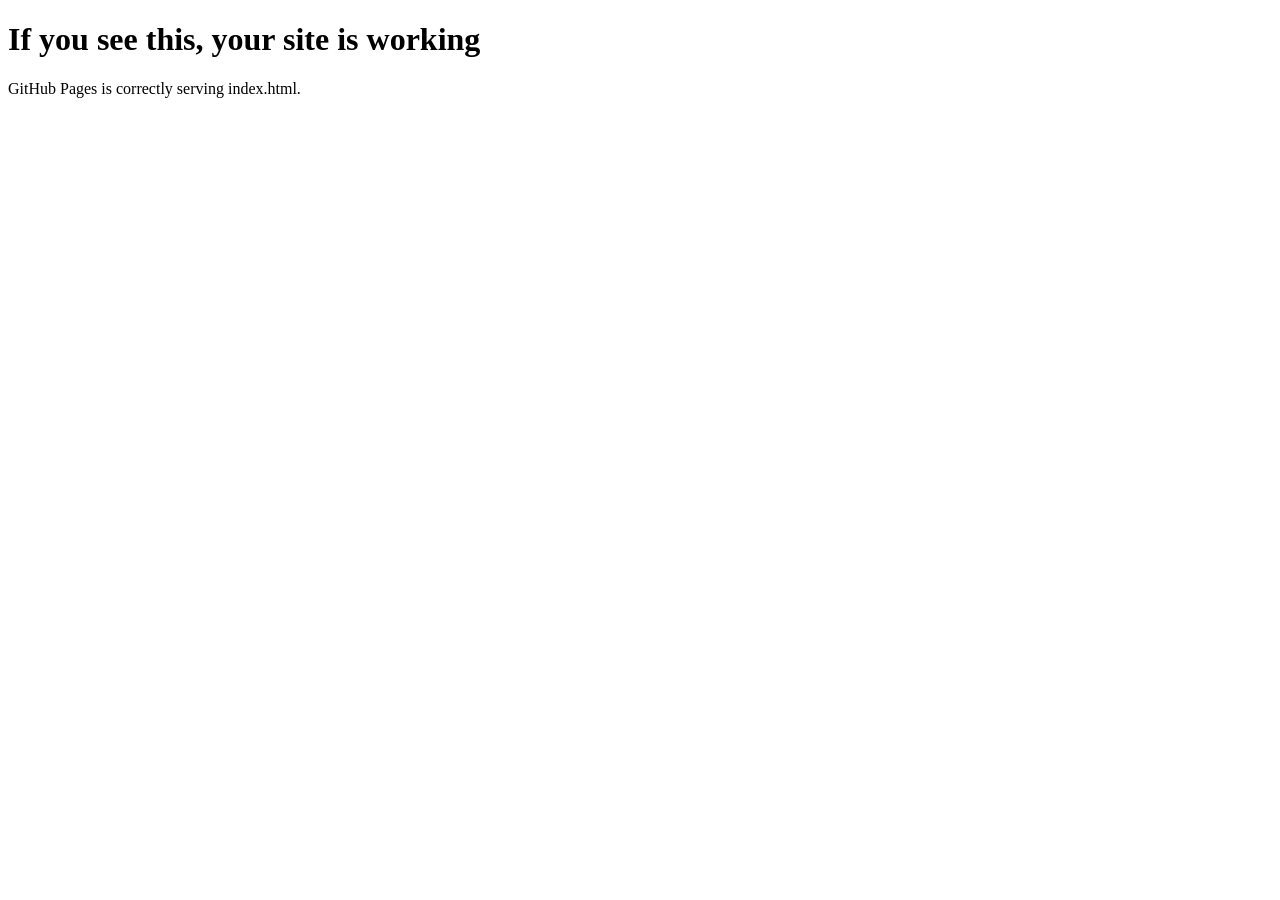
==== index.html @ 0f4321ed "Update index.html to test site functionality Replaced existing content with a test page to verify si" ====
<!DOCTYPE html>
<html lang="en">
<head>
  <meta charset="UTF-8">
  <meta name="viewport" content="width=device-width, initial-scale=1.0">
  <title>Test Page</title>
</head>
<body>
  <h1>If you see this, your site is working</h1>
  <p>GitHub Pages is correctly serving index.html.</p>
</body>
</html>
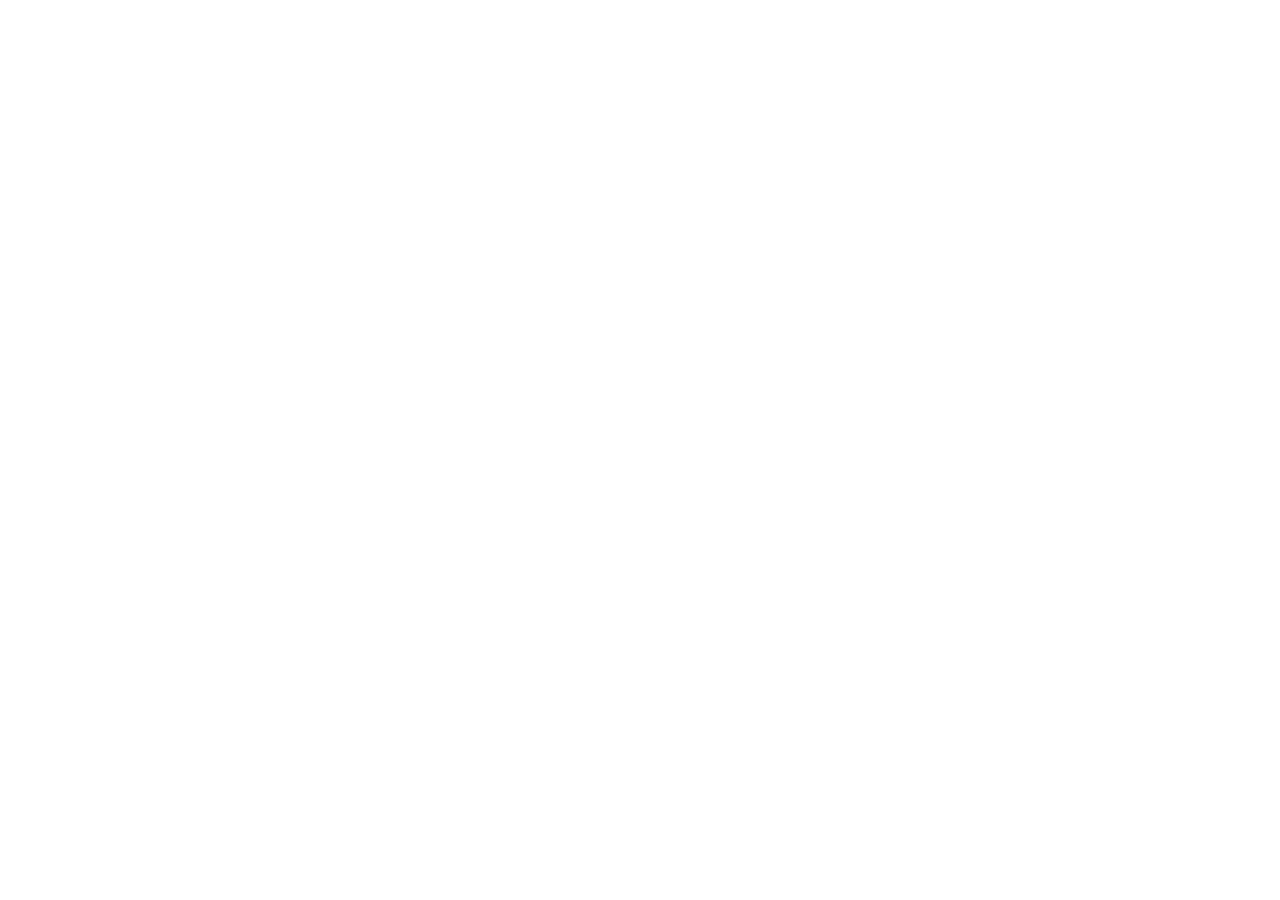
==== commit f247ea98: "Enhance index.html with title and styles Updated the title and added meta tags for description and s" ====
--- a/index.html
+++ b/index.html
@@ -3,10 +3,50 @@
 <head>
   <meta charset="UTF-8">
   <meta name="viewport" content="width=device-width, initial-scale=1.0">
-  <title>Test Page</title>
-</head>
-<body>
-  <h1>If you see this, your site is working</h1>
-  <p>GitHub Pages is correctly serving index.html.</p>
-</body>
-</html>
+  <title>Nazarene Missions Ministry — Donated Goods, Good Causes</title>
+  <meta name="description" content="Nazarene Missions Ministry in Lamesa, Texas, supporting outreach and mission work through donated goods and community fundraisers.">
+  <link rel="preconnect" href="https://fonts.googleapis.com">
+  <link href="https://fonts.googleapis.com/css2?family=Fraunces:wght@500;700&family=Inter:wght@400;500;600&display=swap" rel="stylesheet">
+  <style>
+    :root {
+      --turquoise: #14b8a6;
+      --turquoise-dark: #0f766e;
+      --turquoise-soft: #ccfbf1;
+      --ink: #0f172a;
+      --ink-soft: #475569;
+      --bg: #ffffff;
+      --bg-alt: #f8fafc;
+      --border: #e2e8f0;
+      --shadow: 0 10px 30px rgba(2, 6, 23, 0.08);
+      --radius: 14px;
+    }
+    * { box-sizing: border-box; }
+    html, body {
+      margin: 0; padding: 0;
+      background: var(--bg); color: var(--ink);
+      font-family: Inter, system-ui, -apple-system, Segoe UI, Roboto, "Helvetica Neue", Arial, sans-serif;
+      line-height: 1.6;
+    }
+    img { max-width: 100%; display: block; }
+    a { color: var(--turquoise-dark); text-decoration: none; }
+    a:hover { text-decoration: underline; }
+    .wrap { width: min(1100px, 92vw); margin: 0 auto; }
+
+    /* Header */
+    .site-header {
+      position: sticky; top: 0; z-index: 50;
+      background: rgba(255,255,255,0.9);
+      backdrop-filter: saturate(180%) blur(8px);
+      border-bottom: 1px solid var(--border);
+    }
+    .header-inner {
+      display: flex; align-items: center; justify-content: space-between; gap: 16px;
+      padding: 14px 0;
+    }
+    .brand { display: flex; flex-direction: column; gap: 2px; }
+    .brand-mark {
+      font-family: Fraunces, Georgia, serif;
+      font-weight: 700; font-size: 1.05rem; letter-spacing: 0.2px;
+    }
+    .brand-sub { font-size: 0.8rem; color: var(--ink-soft); }
+    .main-nav { display: flex; gap: 18px; align-items: center;
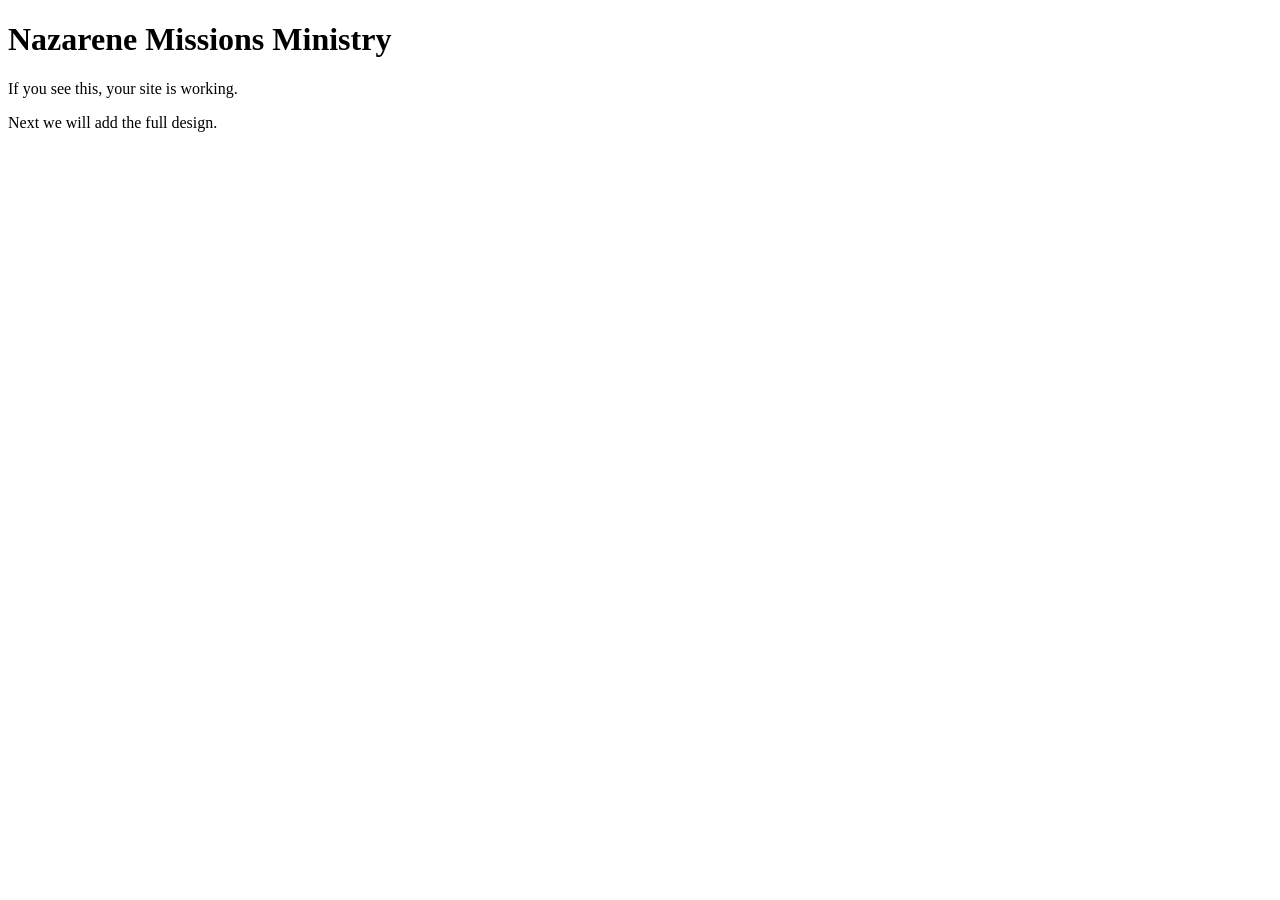
==== commit a30a3243: "Simplify index.html with basic title and structure Removed extensive styles and meta tags, added bas" ====
--- a/index.html
+++ b/index.html
@@ -3,50 +3,11 @@
 <head>
   <meta charset="UTF-8">
   <meta name="viewport" content="width=device-width, initial-scale=1.0">
-  <title>Nazarene Missions Ministry — Donated Goods, Good Causes</title>
-  <meta name="description" content="Nazarene Missions Ministry in Lamesa, Texas, supporting outreach and mission work through donated goods and community fundraisers.">
-  <link rel="preconnect" href="https://fonts.googleapis.com">
-  <link href="https://fonts.googleapis.com/css2?family=Fraunces:wght@500;700&family=Inter:wght@400;500;600&display=swap" rel="stylesheet">
-  <style>
-    :root {
-      --turquoise: #14b8a6;
-      --turquoise-dark: #0f766e;
-      --turquoise-soft: #ccfbf1;
-      --ink: #0f172a;
-      --ink-soft: #475569;
-      --bg: #ffffff;
-      --bg-alt: #f8fafc;
-      --border: #e2e8f0;
-      --shadow: 0 10px 30px rgba(2, 6, 23, 0.08);
-      --radius: 14px;
-    }
-    * { box-sizing: border-box; }
-    html, body {
-      margin: 0; padding: 0;
-      background: var(--bg); color: var(--ink);
-      font-family: Inter, system-ui, -apple-system, Segoe UI, Roboto, "Helvetica Neue", Arial, sans-serif;
-      line-height: 1.6;
-    }
-    img { max-width: 100%; display: block; }
-    a { color: var(--turquoise-dark); text-decoration: none; }
-    a:hover { text-decoration: underline; }
-    .wrap { width: min(1100px, 92vw); margin: 0 auto; }
-
-    /* Header */
-    .site-header {
-      position: sticky; top: 0; z-index: 50;
-      background: rgba(255,255,255,0.9);
-      backdrop-filter: saturate(180%) blur(8px);
-      border-bottom: 1px solid var(--border);
-    }
-    .header-inner {
-      display: flex; align-items: center; justify-content: space-between; gap: 16px;
-      padding: 14px 0;
-    }
-    .brand { display: flex; flex-direction: column; gap: 2px; }
-    .brand-mark {
-      font-family: Fraunces, Georgia, serif;
-      font-weight: 700; font-size: 1.05rem; letter-spacing: 0.2px;
-    }
-    .brand-sub { font-size: 0.8rem; color: var(--ink-soft); }
-    .main-nav { display: flex; gap: 18px; align-items: center;
+  <title>Nazarene Missions Ministry</title>
+</head>
+<body>
+  <h1>Nazarene Missions Ministry</h1>
+  <p>If you see this, your site is working.</p>
+  <p>Next we will add the full design.</p>
+</body>
+</html>
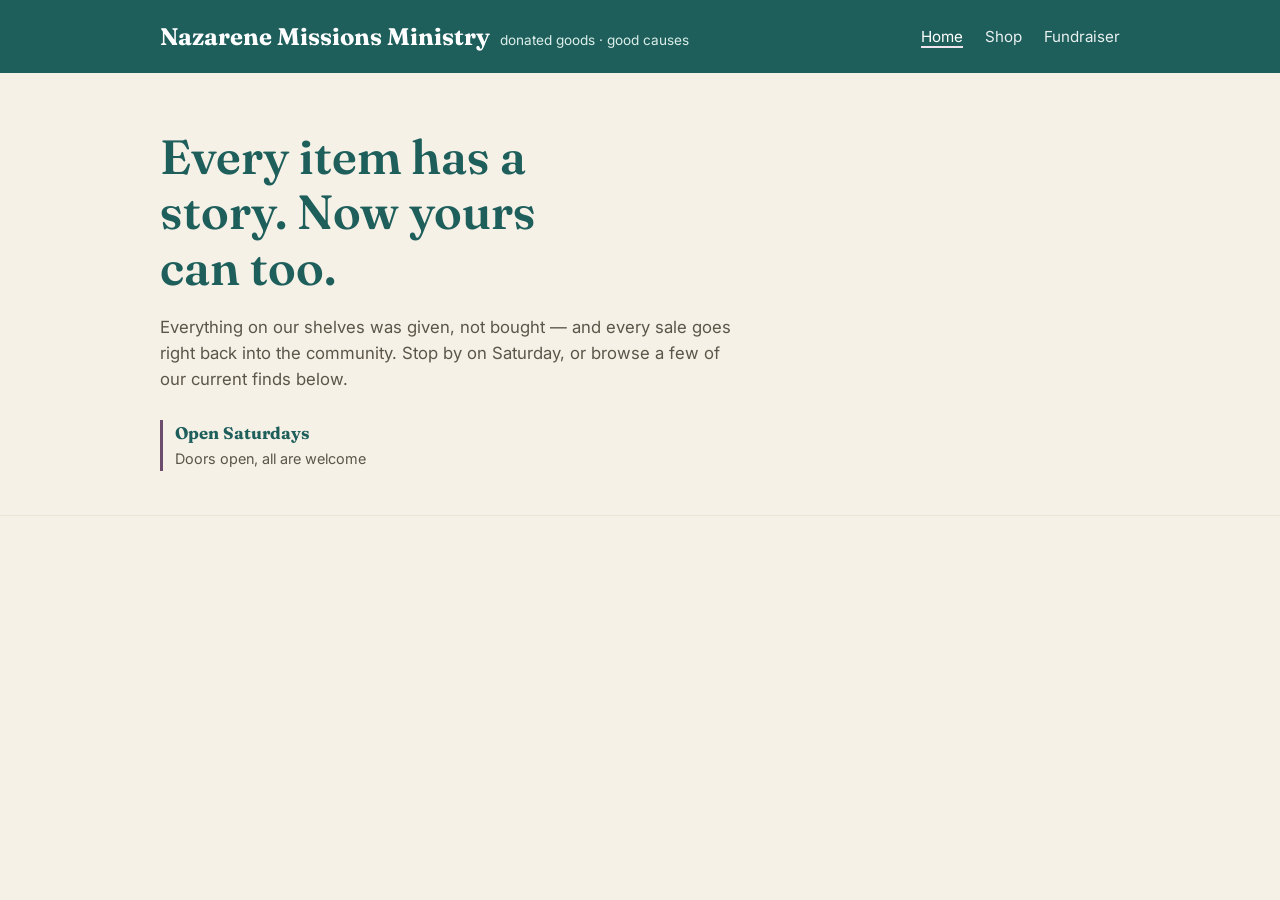
==== commit 3cbb5651: "Enhance index.html with header and hero sections Added meta tags for description and styles, and cre" ====
--- a/index.html
+++ b/index.html
@@ -1,13 +1,38 @@
 <!DOCTYPE html>
 <html lang="en">
 <head>
-  <meta charset="UTF-8">
-  <meta name="viewport" content="width=device-width, initial-scale=1.0">
-  <title>Nazarene Missions Ministry</title>
+<meta charset="UTF-8">
+<meta name="viewport" content="width=device-width, initial-scale=1.0">
+<title>Nazarene Missions Ministry &mdash; Donated Goods, Good Causes</title>
+<meta name="description" content="Nazarene Missions Ministry in Lamesa, Texas, supporting outreach and mission work through donated goods.">
+<link rel="preconnect" href="https://fonts.googleapis.com">
+<link href="https://fonts.googleapis.com/css2?family=Fraunces:wght@500;700&family=Inter:wght@400;500;600&display=swap" rel="stylesheet">
+<link rel="stylesheet" href="style.css">
 </head>
 <body>
-  <h1>Nazarene Missions Ministry</h1>
-  <p>If you see this, your site is working.</p>
-  <p>Next we will add the full design.</p>
-</body>
-</html>
+
+<header class="site-header">
+  <div class="wrap">
+    <div class="brand">
+      <span class="brand-mark">Nazarene Missions Ministry</span>
+      <span class="brand-sub">donated goods &middot; good causes</span>
+    </div>
+    <nav>
+      <a href="index.html" class="current">Home</a>
+      <a href="shop.html">Shop</a>
+      <a href="#fundraiser">Fundraiser</a>
+    </nav>
+  </div>
+</header>
+
+<section class="hero">
+  <div class="wrap">
+    <h1>Every item has a story. Now yours can too.</h1>
+    <p>Everything on our shelves was given, not bought &mdash; and every sale goes right back into
+    the community. Stop by on Saturday, or browse a few of our current finds below.</p>
+
+    <div class="hero-meta">
+      <div>
+        <strong>Open Saturdays</strong>
+        <span>Doors open, all are welcome</span>
+      </div>
--- a/style.css
+++ b/style.css
@@ -0,0 +1,275 @@
+/* ============================================
+   Lamesa NMM — shared styles
+   Palette: deep teal, warm paper, plum accent
+   ============================================ */
+
+:root {
+  --teal-deep:   #1E5F5C;
+  --teal-mid:    #3E8E88;
+  --teal-light:  #DCEEEA;
+  --plum:        #6E4C6E;
+  --plum-light:  #EFE3ED;
+  --paper:       #F6F1E7;
+  --paper-dark:  #EDE5D3;
+  --ink:         #2B2924;
+  --ink-soft:    #5B5648;
+  --tag-string:  #C9BFA5;
+}
+
+* { box-sizing: border-box; }
+
+html {
+  scroll-behavior: smooth;
+}
+
+body {
+  margin: 0;
+  background: var(--paper);
+  color: var(--ink);
+  font-family: 'Inter', -apple-system, Segoe UI, sans-serif;
+  line-height: 1.55;
+}
+
+h1, h2, h3, .display {
+  font-family: 'Fraunces', Georgia, serif;
+  font-weight: 600;
+  color: var(--teal-deep);
+  margin: 0 0 0.4em 0;
+  line-height: 1.15;
+}
+
+a { color: var(--plum); text-decoration: none; }
+a:hover { text-decoration: underline; }
+a:focus-visible, button:focus-visible, input:focus-visible {
+  outline: 3px solid var(--plum);
+  outline-offset: 2px;
+}
+
+img { max-width: 100%; display: block; }
+
+.wrap {
+  max-width: 1000px;
+  margin: 0 auto;
+  padding: 0 20px;
+}
+
+/* ---------- Header ---------- */
+.site-header {
+  background: var(--teal-deep);
+  color: #fff;
+  padding: 18px 0;
+}
+.site-header .wrap {
+  display: flex;
+  align-items: center;
+  justify-content: space-between;
+  gap: 16px;
+}
+.brand {
+  display: flex;
+  align-items: baseline;
+  gap: 10px;
+}
+.brand-mark {
+  font-family: 'Fraunces', Georgia, serif;
+  font-size: 1.5rem;
+  font-weight: 700;
+  color: #fff;
+}
+.brand-sub {
+  font-size: 0.85rem;
+  color: var(--teal-light);
+}
+nav a {
+  color: #fff;
+  margin-left: 18px;
+  font-size: 0.95rem;
+  opacity: 0.9;
+}
+nav a:hover { opacity: 1; text-decoration: underline; }
+nav a.current { border-bottom: 2px solid var(--plum-light); opacity: 1; }
+
+/* ---------- Hero ---------- */
+.hero {
+  padding: 56px 0 44px;
+  border-bottom: 1px solid var(--paper-dark);
+}
+.hero h1 {
+  font-size: clamp(2rem, 5vw, 3rem);
+  max-width: 14ch;
+}
+.hero p {
+  max-width: 52ch;
+  color: var(--ink-soft);
+  font-size: 1.05rem;
+}
+.hero-meta {
+  display: flex;
+  flex-wrap: wrap;
+  gap: 28px;
+  margin-top: 28px;
+}
+.hero-meta div {
+  border-left: 3px solid var(--plum);
+  padding-left: 12px;
+}
+.hero-meta strong {
+  display: block;
+  font-family: 'Fraunces', Georgia, serif;
+  color: var(--teal-deep);
+  font-size: 1.05rem;
+}
+.hero-meta span {
+  color: var(--ink-soft);
+  font-size: 0.9rem;
+}
+
+.btn {
+  display: inline-block;
+  margin-top: 30px;
+  background: var(--plum);
+  color: #fff;
+  padding: 12px 26px;
+  border-radius: 3px;
+  font-family: 'Fraunces', Georgia, serif;
+  font-size: 1rem;
+  border: none;
+  cursor: pointer;
+}
+.btn:hover { background: var(--teal-deep); text-decoration: none; }
+
+/* ---------- Sections ---------- */
+section { padding: 44px 0; }
+section + section { border-top: 1px solid var(--paper-dark); }
+
+.story-grid {
+  display: grid;
+  grid-template-columns: 1.2fr 1fr;
+  gap: 40px;
+  align-items: start;
+}
+@media (max-width: 700px) {
+  .story-grid { grid-template-columns: 1fr; }
+}
+.story-photo {
+  background: var(--teal-light);
+  border: 1px solid var(--teal-mid);
+  aspect-ratio: 4/3;
+  display: flex;
+  align-items: center;
+  justify-content: center;
+  color: var(--teal-deep);
+  font-size: 0.9rem;
+  text-align: center;
+  padding: 20px;
+}
+
+.hours-list {
+  list-style: none;
+  padding: 0;
+  margin: 12px 0 0;
+}
+.hours-list li {
+  display: flex;
+  justify-content: space-between;
+  max-width: 320px;
+  padding: 6px 0;
+  border-bottom: 1px dotted var(--paper-dark);
+}
+.hours-list li.open strong { color: var(--plum); }
+
+footer {
+  background: var(--teal-deep);
+  color: var(--teal-light);
+  padding: 26px 0;
+  font-size: 0.85rem;
+  text-align: center;
+}
+footer a { color: #fff; }
+
+/* ---------- Shop grid (used on shop.html) ---------- */
+.shop-toolbar {
+  display: flex;
+  flex-wrap: wrap;
+  gap: 12px;
+  align-items: center;
+  margin-bottom: 26px;
+}
+.shop-toolbar select, .shop-toolbar input {
+  font-family: 'Inter', sans-serif;
+  font-size: 0.95rem;
+  padding: 8px 10px;
+  border: 1px solid var(--tag-string);
+  background: #fff;
+  border-radius: 3px;
+}
+.shop-status {
+  font-size: 0.9rem;
+  color: var(--ink-soft);
+}
+
+.tag-grid {
+  display: grid;
+  grid-template-columns: repeat(auto-fill, minmax(220px, 1fr));
+  gap: 22px;
+}
+
+.tag-card {
+  position: relative;
+  background: #fff;
+  border: 1px solid var(--paper-dark);
+  padding: 18px 16px 16px;
+}
+.tag-card::before {
+  /* the little tag hole */
+  content: "";
+  position: absolute;
+  top: 12px;
+  right: 12px;
+  width: 10px;
+  height: 10px;
+  border-radius: 50%;
+  border: 2px solid var(--tag-string);
+  background: var(--paper);
+}
+.tag-card.featured {
+  border-color: var(--plum);
+  box-shadow: inset 0 0 0 1px var(--plum);
+}
+.tag-card .item-photo {
+  background: var(--paper-dark);
+  aspect-ratio: 1/1;
+  margin-bottom: 12px;
+  display: flex;
+  align-items: center;
+  justify-content: center;
+  color: var(--ink-soft);
+  font-size: 0.8rem;
+  overflow: hidden;
+}
+.tag-card .item-photo img { width: 100%; height: 100%; object-fit: cover; }
+.tag-card h3 {
+  font-size: 1.05rem;
+  margin-bottom: 4px;
+  padding-right: 20px;
+}
+.tag-card .item-cat {
+  font-size: 0.78rem;
+  color: var(--ink-soft);
+  margin-bottom: 8px;
+}
+.tag-card .item-price {
+  font-family: 'Fraunces', Georgia, serif;
+  font-size: 1.3rem;
+  color: var(--plum);
+}
+.tag-card .featured-flag {
+  display: inline-block;
+  margin-top: 8px;
+  font-size: 0.72rem;
+  letter-spacing: 0.02em;
+  color: var(--teal-deep);
+  background: var(--teal-light);
+  padding: 3px 8px;
+  border-radius: 2px;
+}
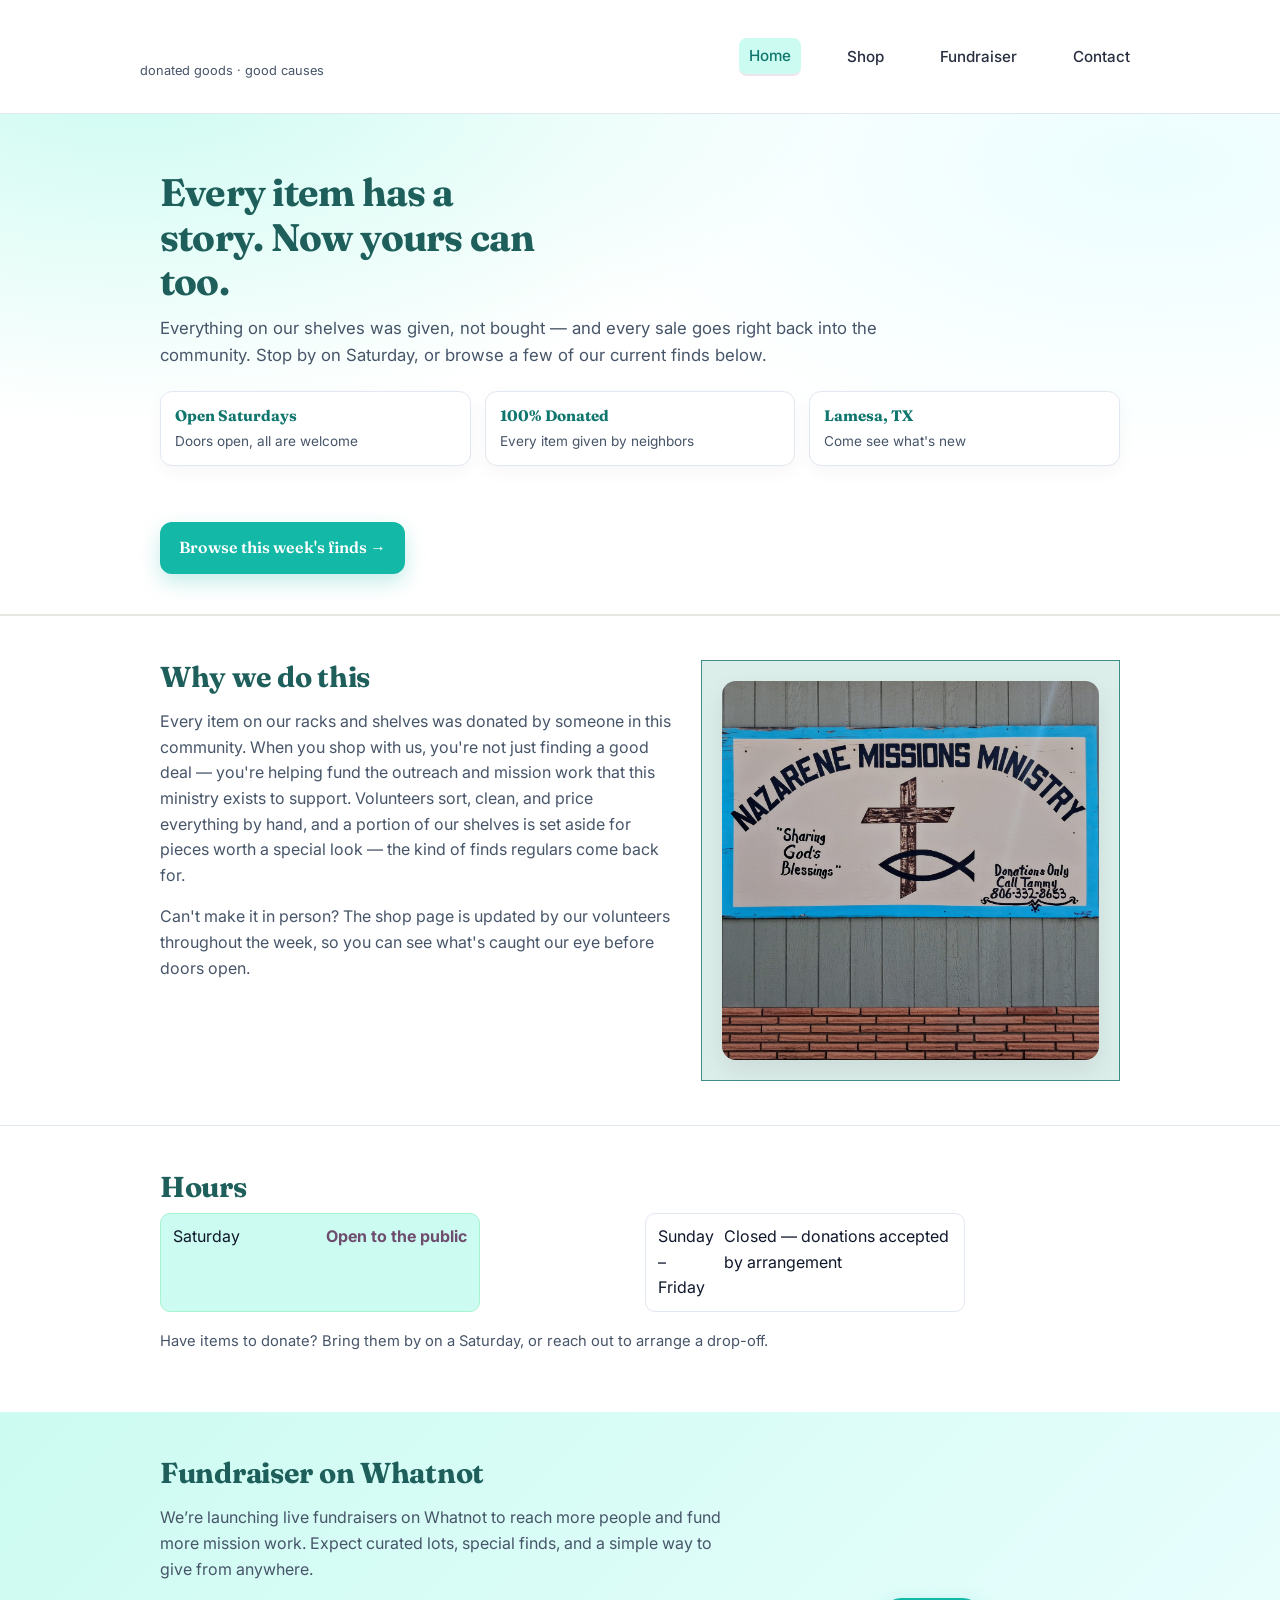
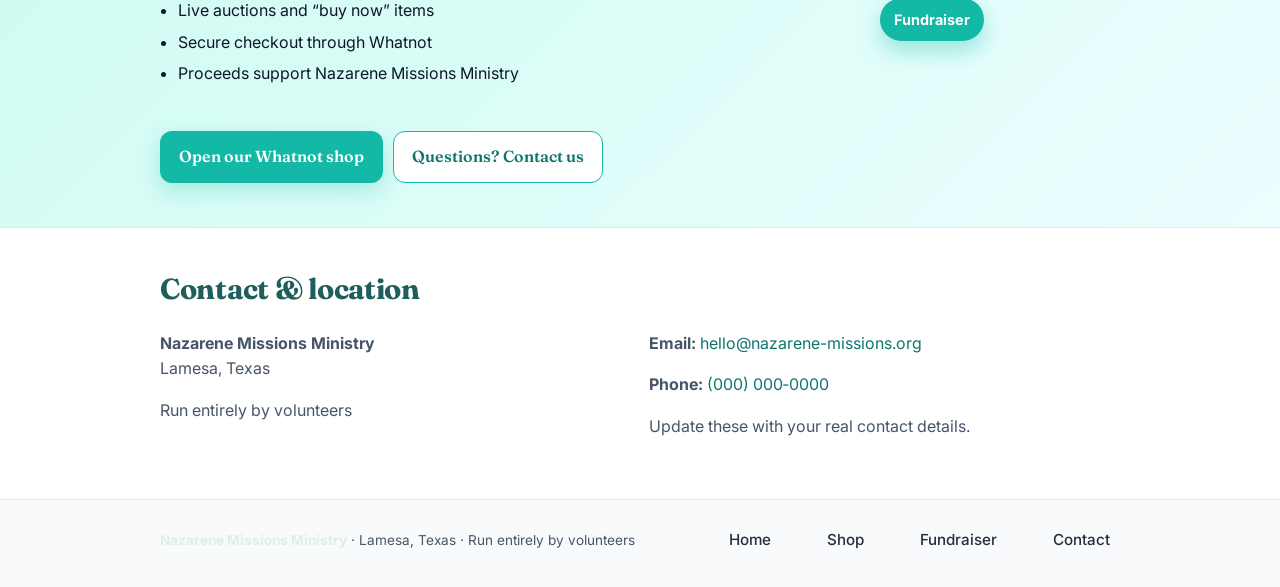
==== commit 0013e2c9: "Enhance meta description and improve text clarity Updated the description meta tag to include commun" ====
--- a/index.html
+++ b/index.html
@@ -4,10 +4,181 @@
 <meta charset="UTF-8">
 <meta name="viewport" content="width=device-width, initial-scale=1.0">
 <title>Nazarene Missions Ministry &mdash; Donated Goods, Good Causes</title>
-<meta name="description" content="Nazarene Missions Ministry in Lamesa, Texas, supporting outreach and mission work through donated goods.">
+<meta name="description" content="Nazarene Missions Ministry in Lamesa, Texas, supporting outreach and mission work through donated goods and community fundraisers.">
 <link rel="preconnect" href="https://fonts.googleapis.com">
 <link href="https://fonts.googleapis.com/css2?family=Fraunces:wght@500;700&family=Inter:wght@400;500;600&display=swap" rel="stylesheet">
 <link rel="stylesheet" href="style.css">
+
+<style>
+  /* Light modern turquoise theme (inline, so it works even if style.css is minimal) */
+  :root {
+    --turquoise: #14b8a6;
+    --turquoise-dark: #0f766e;
+    --turquoise-soft: #ccfbf1;
+    --ink: #0f172a;
+    --ink-soft: #475569;
+    --bg: #ffffff;
+    --bg-alt: #f8fafc;
+    --border: #e2e8f0;
+    --radius: 14px;
+    --shadow: 0 10px 25px rgba(2, 6, 23, 0.08);
+  }
+
+  body {
+    font-family: Inter, system-ui, -apple-system, Segoe UI, Roboto, "Helvetica Neue", Arial, sans-serif;
+    color: var(--ink);
+    line-height: 1.6;
+    margin: 0;
+    background: var(--bg);
+  }
+
+  a { color: var(--turquoise-dark); text-decoration: none; }
+  a:hover { text-decoration: underline; }
+
+  .wrap { width: min(1100px, 92vw); margin: 0 auto; }
+
+  /* Header */
+  .site-header {
+    position: sticky; top: 0; z-index: 50;
+    background: rgba(255,255,255,0.95);
+    backdrop-filter: saturate(180%) blur(8px);
+    border-bottom: 1px solid var(--border);
+  }
+  .site-header .wrap {
+    display: flex; align-items: center; justify-content: space-between; gap: 16px;
+    padding: 14px 0;
+  }
+  .brand { display: flex; flex-direction: column; gap: 2px; }
+  .brand-mark {
+    font-family: Fraunces, Georgia, serif;
+    font-weight: 700; font-size: 1.05rem; letter-spacing: 0.2px;
+  }
+  .brand-sub { font-size: 0.8rem; color: var(--ink-soft); }
+
+  nav { display: flex; gap: 18px; align-items: center; flex-wrap: wrap; }
+  nav a {
+    color: var(--ink); font-weight: 500; font-size: 0.95rem;
+    padding: 6px 10px; border-radius: 8px; text-decoration: none;
+  }
+  nav a:hover, nav a.current {
+    background: var(--turquoise-soft); color: var(--turquoise-dark); text-decoration: none;
+  }
+
+  /* Hero */
+  .hero {
+    background:
+      radial-gradient(1200px 600px at 10% -10%, var(--turquoise-soft), transparent 60%),
+      radial-gradient(1000px 500px at 90% 10%, #ecfeff, transparent 60%);
+    padding: 56px 0 40px;
+  }
+  .hero h1 {
+    font-family: Fraunces, Georgia, serif;
+    font-weight: 700; font-size: clamp(1.8rem, 4vw, 2.4rem);
+    line-height: 1.15; margin: 0 0 12px; letter-spacing: -0.02em;
+  }
+  .hero p { color: var(--ink-soft); font-size: 1.05rem; max-width: 720px; margin: 0 0 22px; }
+
+  .hero-meta {
+    display: grid; grid-template-columns: repeat(3, minmax(0, 1fr));
+    gap: 14px; margin: 22px 0 26px;
+  }
+  .hero-meta div {
+    background: #fff; border: 1px solid var(--border);
+    border-radius: 12px; padding: 12px 14px;
+    box-shadow: 0 6px 18px rgba(2,6,23,0.04);
+  }
+  .hero-meta strong { display: block; font-size: 0.95rem; color: var(--turquoise-dark); }
+  .hero-meta span { font-size: 0.85rem; color: var(--ink-soft); }
+
+  /* Buttons */
+  .btn {
+    display: inline-flex; align-items: center; gap: 8px;
+    background: var(--turquoise); color: #fff; font-weight: 600;
+    padding: 12px 18px; border-radius: 12px; text-decoration: none;
+    border: 1px solid transparent;
+    box-shadow: 0 8px 20px rgba(20,184,166,0.25);
+  }
+  .btn:hover { background: var(--turquoise-dark); text-decoration: none; }
+  .btn-outline {
+    background: #fff; color: var(--turquoise-dark);
+    border: 1px solid var(--turquoise); box-shadow: none;
+  }
+  .btn-outline:hover { background: var(--turquoise-soft); }
+
+  /* Sections */
+  section { padding: 44px 0; }
+  section + section { border-top: 1px solid var(--border); }
+  section h2 {
+    font-family: Fraunces, Georgia, serif; font-weight: 700;
+    font-size: clamp(1.4rem, 3vw, 1.8rem); margin: 0 0 10px; letter-spacing: -0.01em;
+  }
+  section p { color: var(--ink-soft); }
+
+  /* Story grid */
+  .story-grid {
+    display: grid; grid-template-columns: 1.1fr 0.9fr; gap: 28px; align-items: start;
+  }
+  .story-photo img {
+    border-radius: var(--radius); box-shadow: var(--shadow);
+  }
+  @media (max-width: 900px) {
+    .story-grid { grid-template-columns: 1fr; }
+  }
+
+  /* Hours */
+  .hours-list {
+    list-style: none; padding: 0; margin: 0;
+    display: grid; grid-template-columns: repeat(2, minmax(0, 1fr)); gap: 10px;
+  }
+  .hours-list li {
+    display: grid; grid-template-columns: 1fr auto; gap: 10px;
+    padding: 10px 12px; border: 1px solid var(--border); border-radius: 10px;
+  }
+  .hours-list li.open { background: var(--turquoise-soft); border-color: #a7f3d0; }
+  @media (max-width: 640px) {
+    .hours-list { grid-template-columns: 1fr; }
+  }
+
+  /* Fundraiser banner */
+  #fundraiser {
+    background: linear-gradient(135deg, var(--turquoise-soft), #ecfeff);
+    border-top: none;
+  }
+  .fundraiser-inner {
+    display: grid; grid-template-columns: 1.2fr 0.8fr; gap: 22px; align-items: center;
+  }
+  .fundraiser-inner h2 { margin: 0 0 8px; }
+  .check-list { margin: 10px 0 14px; padding-left: 18px; }
+  .check-list li { margin: 6px 0; }
+  .fundraiser-ctas { display: flex; gap: 10px; flex-wrap: wrap; }
+  .fundraiser-art { display: flex; align-items: center; justify-content: center; }
+  .badge {
+    background: var(--turquoise); color: #fff; font-weight: 700;
+    padding: 10px 14px; border-radius: 999px; font-size: 0.9rem;
+    box-shadow: 0 10px 22px rgba(20,184,166,0.35);
+  }
+  @media (max-width: 900px) {
+    .fundraiser-inner { grid-template-columns: 1fr; }
+  }
+
+  /* Contact */
+  .contact-grid {
+    display: grid; grid-template-columns: 1fr 1fr; gap: 18px;
+  }
+  @media (max-width: 768px) {
+    .contact-grid { grid-template-columns: 1fr; }
+  }
+
+  /* Footer */
+  footer {
+    border-top: 1px solid var(--border);
+    padding: 22px 0 28px; background: var(--bg-alt);
+  }
+  footer .wrap {
+    display: flex; align-items: center; justify-content: space-between; gap: 16px; flex-wrap: wrap;
+  }
+  .muted { color: var(--ink-soft); }
+</style>
 </head>
 <body>
 
@@ -15,12 +186,13 @@
   <div class="wrap">
     <div class="brand">
       <span class="brand-mark">Nazarene Missions Ministry</span>
-      <span class="brand-sub">donated goods &middot; good causes</span>
+      <span class="brand-sub">donated goods · good causes</span>
     </div>
     <nav>
       <a href="index.html" class="current">Home</a>
       <a href="shop.html">Shop</a>
       <a href="#fundraiser">Fundraiser</a>
+      <a href="#contact">Contact</a>
     </nav>
   </div>
 </header>
@@ -28,7 +200,7 @@
 <section class="hero">
   <div class="wrap">
     <h1>Every item has a story. Now yours can too.</h1>
-    <p>Everything on our shelves was given, not bought &mdash; and every sale goes right back into
+    <p>Everything on our shelves was given, not bought — and every sale goes right back into
     the community. Stop by on Saturday, or browse a few of our current finds below.</p>
 
     <div class="hero-meta">
@@ -36,3 +208,106 @@
         <strong>Open Saturdays</strong>
         <span>Doors open, all are welcome</span>
       </div>
+      <div>
+        <strong>100% Donated</strong>
+        <span>Every item given by neighbors</span>
+      </div>
+      <div>
+        <strong>Lamesa, TX</strong>
+        <span>Come see what's new</span>
+      </div>
+    </div>
+
+    <a class="btn" href="shop.html">Browse this week's finds →</a>
+  </div>
+</section>
+
+<section>
+  <div class="wrap story-grid">
+    <div>
+      <h2>Why we do this</h2>
+      <p>Every item on our racks and shelves was donated by someone in this community. When you
+      shop with us, you're not just finding a good deal — you're helping fund the outreach
+      and mission work that this ministry exists to support. Volunteers sort, clean, and price
+      everything by hand, and a portion of our shelves is set aside for pieces worth a special
+      look — the kind of finds regulars come back for.</p>
+      <p>Can't make it in person? The shop page is updated by our volunteers throughout the
+      week, so you can see what's caught our eye before doors open.</p>
+    </div>
+    <div class="story-photo">
+      <img src="images/ministry.jpg" alt="Nazarene Missions Ministry">
+    </div>
+  </div>
+</section>
+
+<section>
+  <div class="wrap">
+    <h2>Hours</h2>
+    <ul class="hours-list">
+      <li class="open"><span>Saturday</span><strong>Open to the public</strong></li>
+      <li><span>Sunday – Friday</span><span>Closed — donations accepted by arrangement</span></li>
+    </ul>
+    <p style="margin-top:18px; color:var(--ink-soft); font-size:0.92rem;">
+      Have items to donate? Bring them by on a Saturday, or reach out to arrange a drop-off.
+    </p>
+  </div>
+</section>
+
+<section id="fundraiser">
+  <div class="wrap fundraiser-inner">
+    <div>
+      <h2>Fundraiser on Whatnot</h2>
+      <p>We’re launching live fundraisers on Whatnot to reach more people and fund more mission work. Expect
+      curated lots, special finds, and a simple way to give from anywhere.</p>
+      <ul class="check-list">
+        <li>Live auctions and “buy now” items</li>
+        <li>Secure checkout through Whatnot</li>
+        <li>Proceeds support Nazarene Missions Ministry</li>
+      </ul>
+      <div class="fundraiser-ctas">
+        <!-- Replace this link with your actual Whatnot shop URL when you have it -->
+        <a class="btn" href="https://whatnot.com" target="_blank" rel="noopener">Open our Whatnot shop</a>
+        <a class="btn btn-outline" href="#contact">Questions? Contact us</a>
+      </div>
+    </div>
+    <div class="fundraiser-art">
+      <div class="badge">Fundraiser</div>
+    </div>
+  </div>
+</section>
+
+<section id="contact">
+  <div class="wrap">
+    <h2>Contact & location</h2>
+    <div class="contact-grid">
+      <div>
+        <p><strong>Nazarene Missions Ministry</strong><br>
+        Lamesa, Texas</p>
+        <p class="muted">Run entirely by volunteers</p>
+      </div>
+      <div>
+        <p><strong>Email:</strong> <a href="mailto:hello@nazarene-missions.org">hello@nazarene-missions.org</a></p>
+        <p><strong>Phone:</strong> <a href="tel:+10000000000">(000) 000‑0000</a></p>
+        <p class="muted">Update these with your real contact details.</p>
+      </div>
+    </div>
+  </div>
+</section>
+
+<footer>
+  <div class="wrap">
+    <div>
+      <strong>Nazarene Missions Ministry</strong>
+      <span class="muted"> · Lamesa, Texas · Run entirely by volunteers</span>
+    </div>
+    <nav>
+      <a href="index.html">Home</a>
+      <a href="shop.html">Shop</a>
+      <a href="#fundraiser">Fundraiser</a>
+      <a href="#contact">Contact</a>
+    </nav>
+  </div>
+</footer>
+
+</body>
+</html>
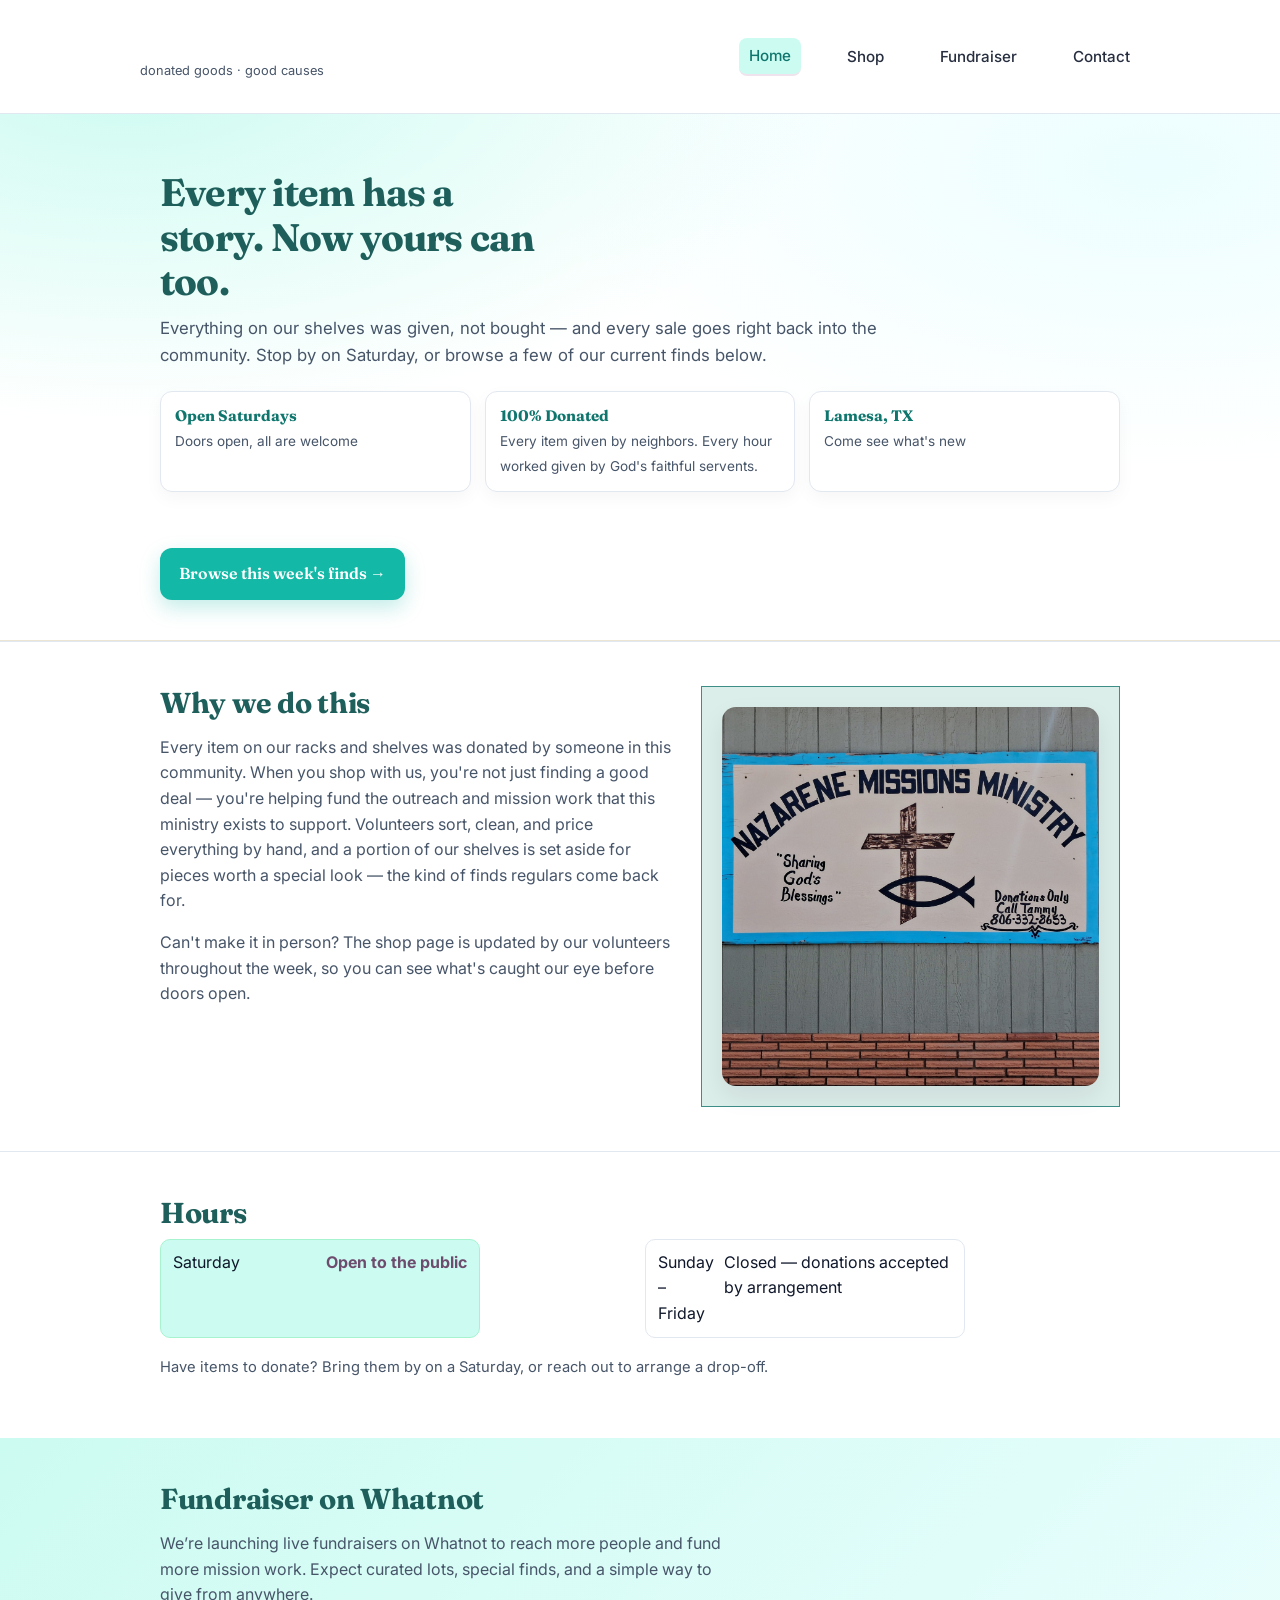
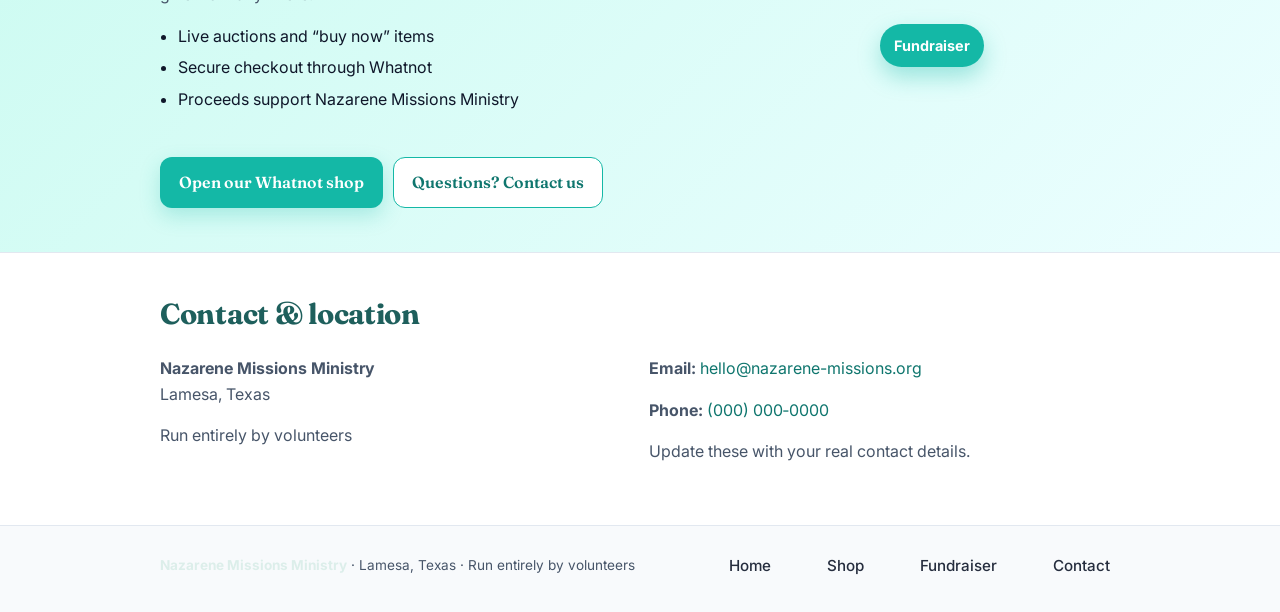
==== commit 704e4fa0: "edit" ====
--- a/index.html
+++ b/index.html
@@ -210,7 +210,7 @@
       </div>
       <div>
         <strong>100% Donated</strong>
-        <span>Every item given by neighbors</span>
+        <span>Every item given by neighbors. Every hour worked given by God's faithful servents.</span>
       </div>
       <div>
         <strong>Lamesa, TX</strong>
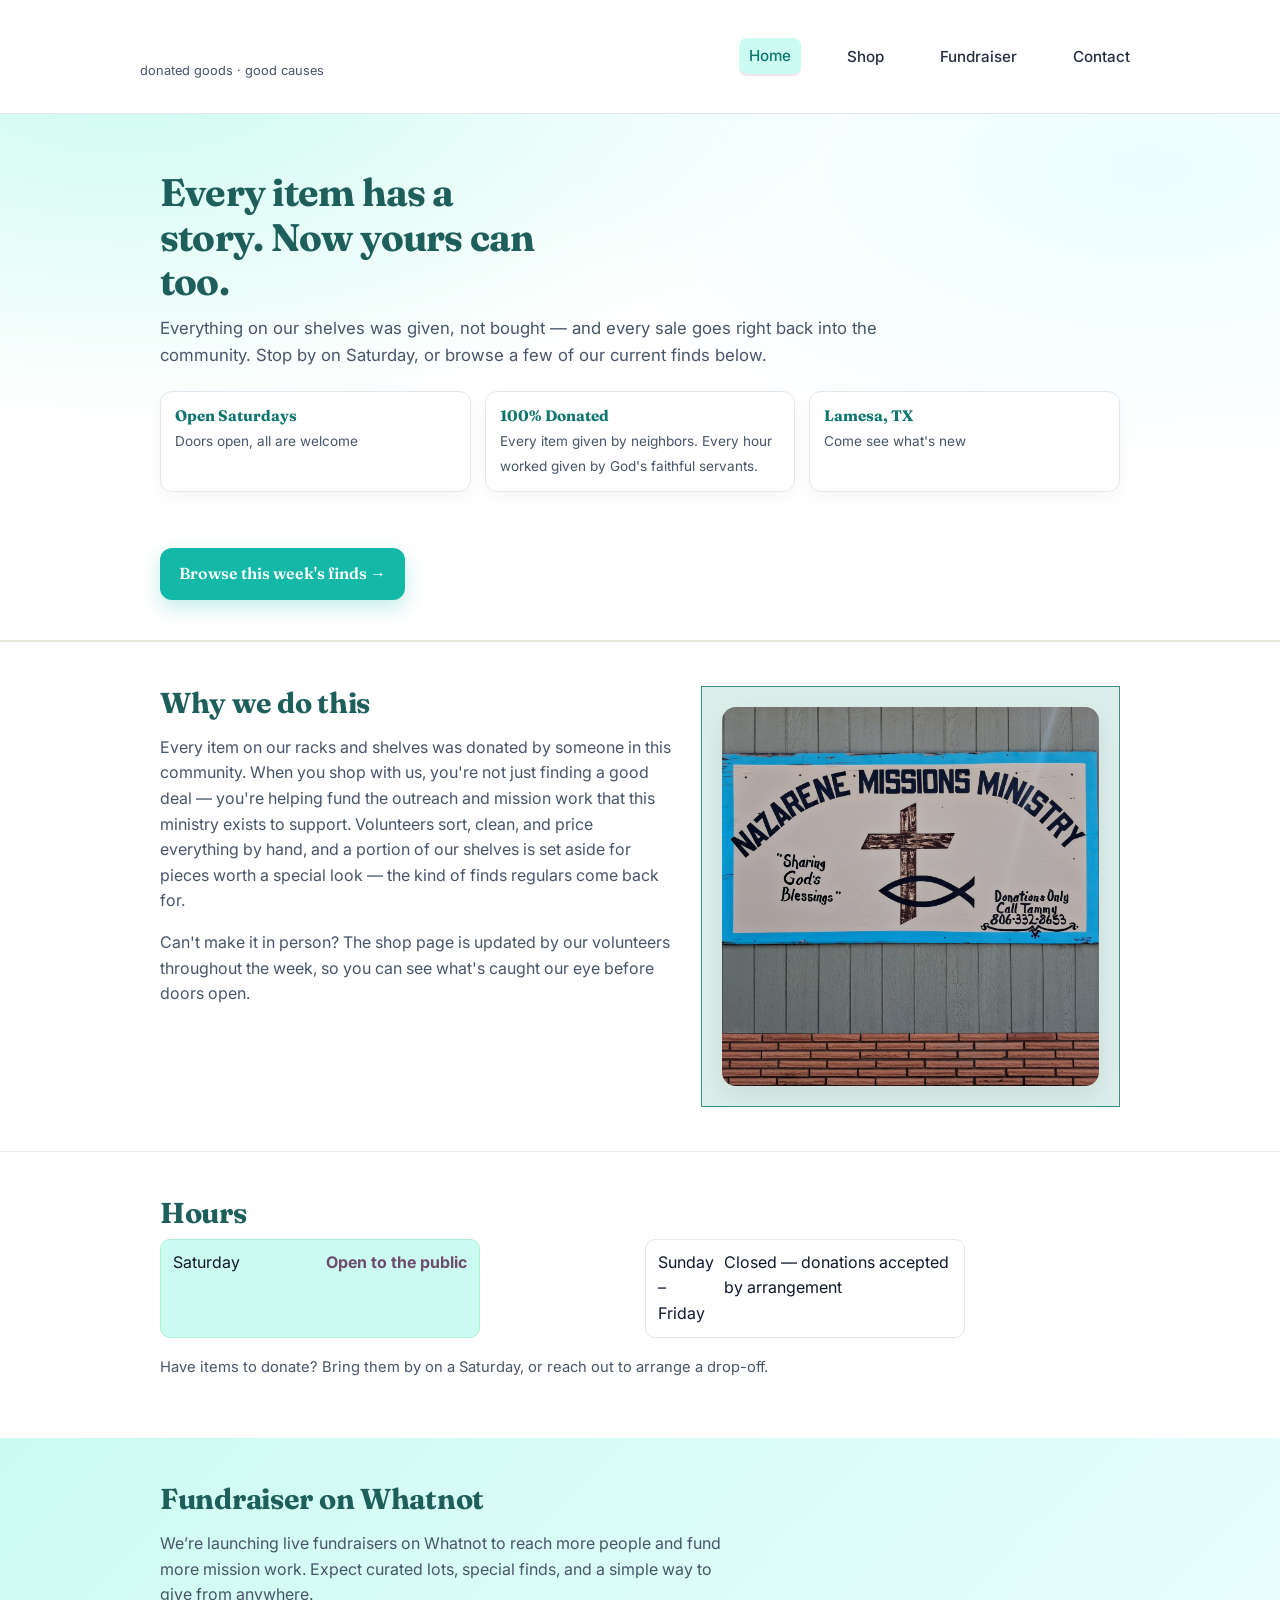
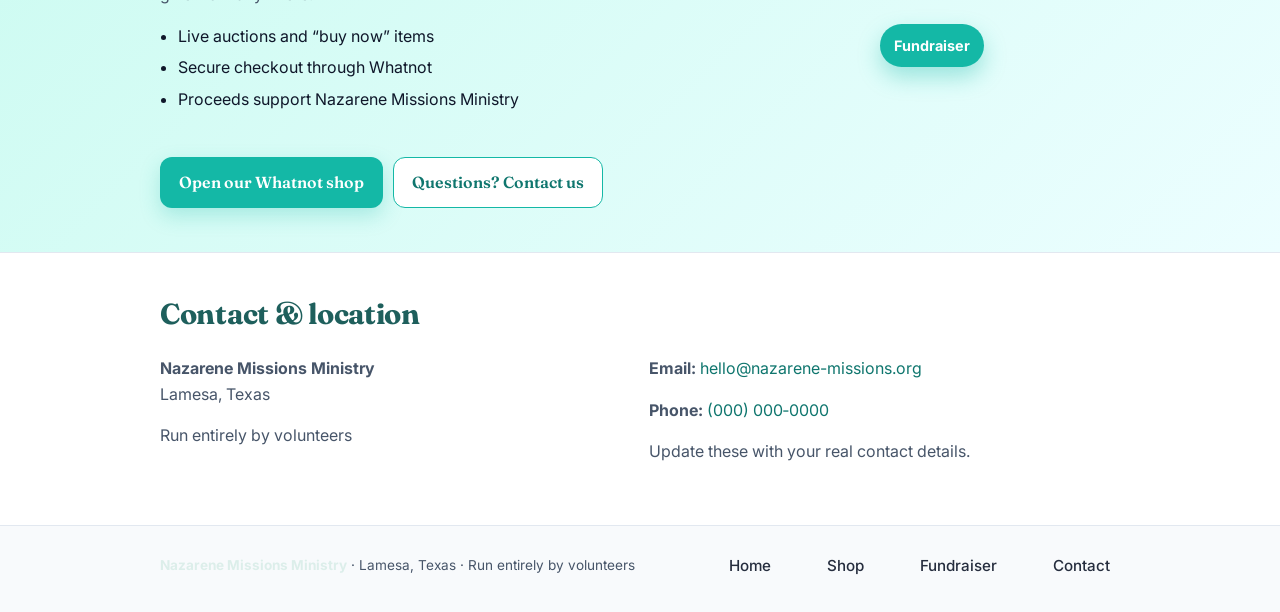
==== commit 809cd26a: "edit spelling" ====
--- a/index.html
+++ b/index.html
@@ -210,7 +210,7 @@
       </div>
       <div>
         <strong>100% Donated</strong>
-        <span>Every item given by neighbors. Every hour worked given by God's faithful servents.</span>
+        <span>Every item given by neighbors. Every hour worked given by God's faithful servants.</span>
       </div>
       <div>
         <strong>Lamesa, TX</strong>
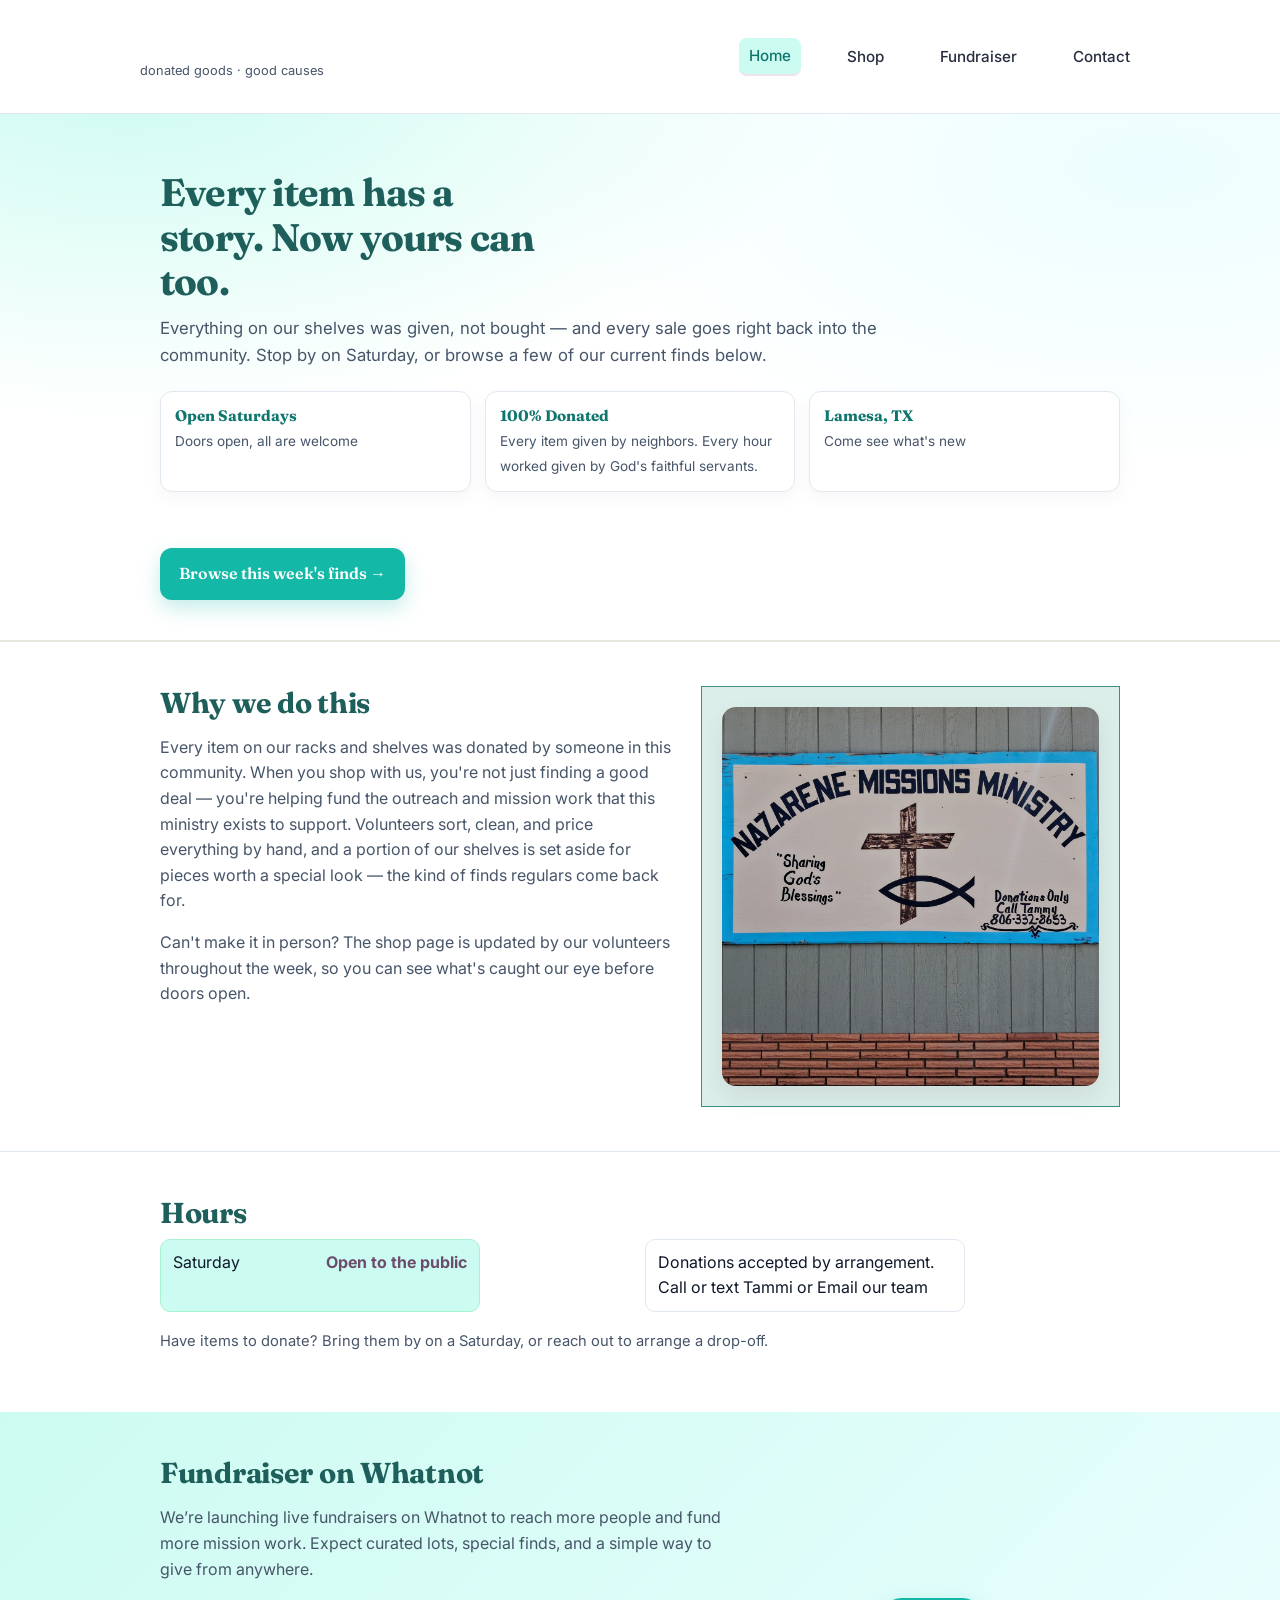
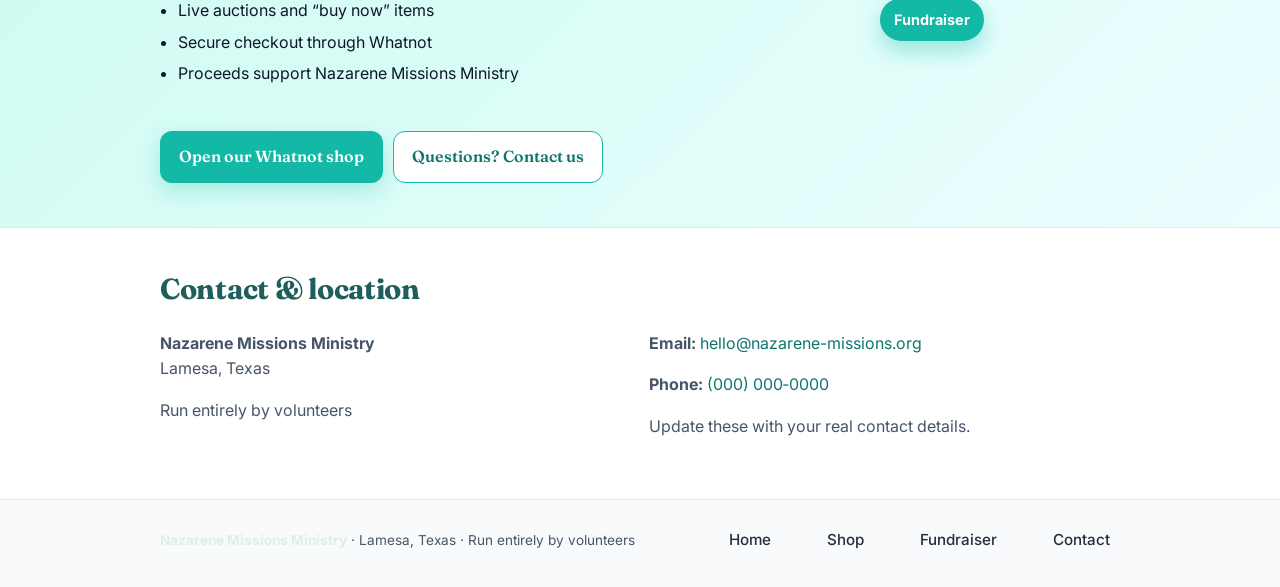
==== commit 6efe2dcc: "edit" ====
--- a/index.html
+++ b/index.html
@@ -245,7 +245,7 @@
     <h2>Hours</h2>
     <ul class="hours-list">
       <li class="open"><span>Saturday</span><strong>Open to the public</strong></li>
-      <li><span>Sunday – Friday</span><span>Closed — donations accepted by arrangement</span></li>
+      <li><span> Donations accepted by arrangement. Call or text Tammi or Email our team</span></li>
     </ul>
     <p style="margin-top:18px; color:var(--ink-soft); font-size:0.92rem;">
       Have items to donate? Bring them by on a Saturday, or reach out to arrange a drop-off.
